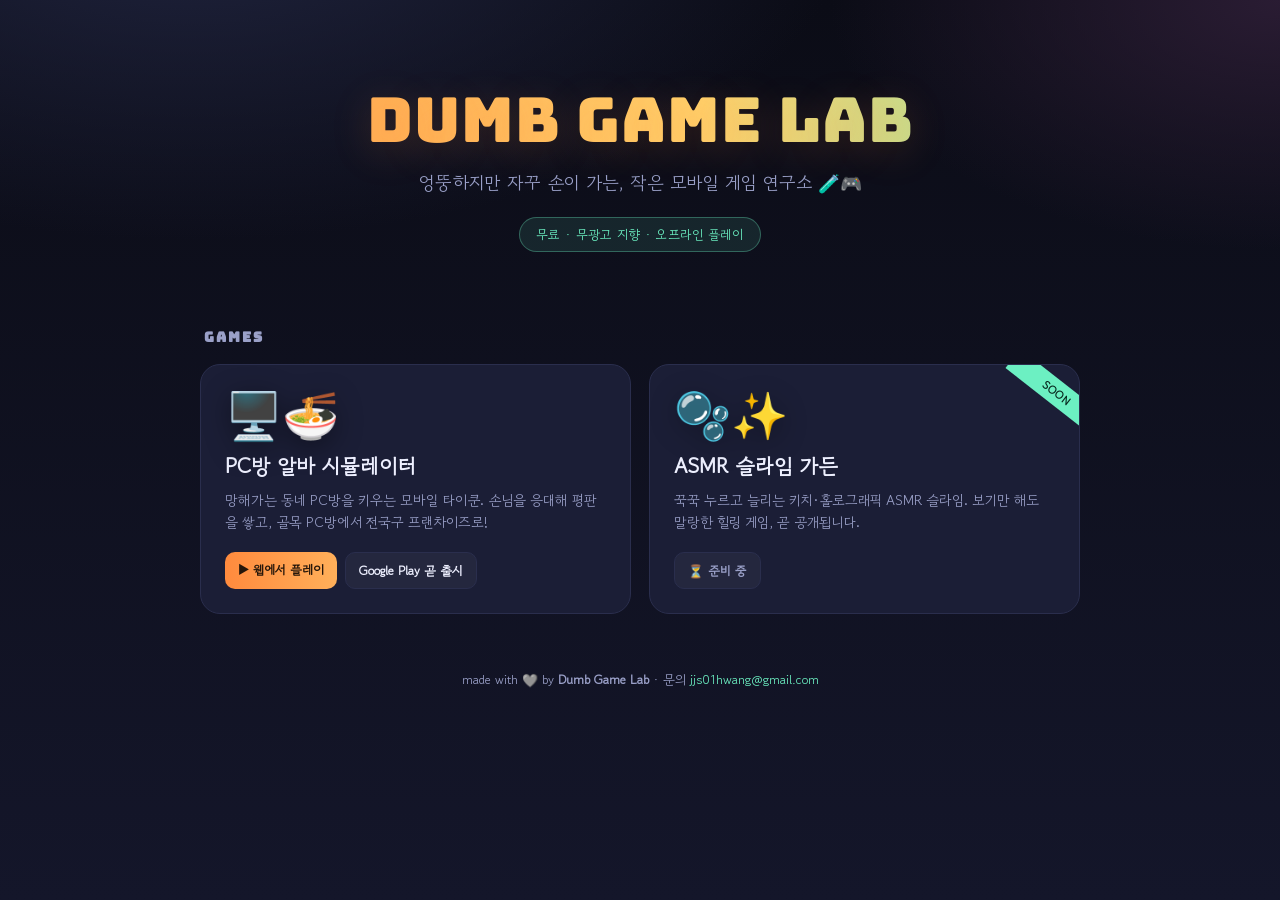
==== index.html @ b41f5025 "feat: Dumb Game Lab 허브 랜딩 (게임 카드 + 네이버/구글 SEO) - PC방 알바 시뮬레이터(웹 플레이) + ASMR 슬라임 가든(곧 공개) 카드 - naver-" ====
<!DOCTYPE html>
<html lang="ko">
<head>
<meta charset="UTF-8" />
<meta name="viewport" content="width=device-width, initial-scale=1.0, viewport-fit=cover" />
<title>Dumb Game Lab — 엉뚱한 게임 연구소</title>
<meta name="description" content="Dumb Game Lab은 작고 중독적인 모바일 게임을 만드는 1인 게임 연구소입니다. PC방 알바 시뮬레이터, ASMR 슬라임 가든 등 누구나 부담 없이 즐기는 캐주얼 게임을 무료로 제공합니다." />
<meta name="keywords" content="Dumb Game Lab, 모바일 게임, 무료 게임, 캐주얼 게임, 타이쿤, 시뮬레이터, PC방 알바, 슬라임, 인디 게임" />
<meta name="author" content="Dumb Game Lab" />
<meta name="robots" content="index, follow" />
<meta name="theme-color" content="#0e0f1a" />
<!-- site ownership verification -->
<meta name="naver-site-verification" content="06ad311e36d8dc23b4b67565dbb3da8ea2fd9e6a" />
<link rel="canonical" href="https://qqq1212341.github.io/" />
<meta property="og:type" content="website" />
<meta property="og:site_name" content="Dumb Game Lab" />
<meta property="og:locale" content="ko_KR" />
<meta property="og:url" content="https://qqq1212341.github.io/" />
<meta property="og:title" content="Dumb Game Lab — 엉뚱한 게임 연구소" />
<meta property="og:description" content="작고 중독적인 모바일 게임을 만드는 1인 게임 연구소. PC방 알바 시뮬레이터 외 캐주얼 게임 무료 플레이." />
<meta property="og:image" content="https://qqq1212341.github.io/pcbang-alba-sim/assets/og-image.jpg" />
<meta property="og:image:width" content="1200" />
<meta property="og:image:height" content="630" />
<meta name="twitter:card" content="summary_large_image" />
<meta name="twitter:title" content="Dumb Game Lab — 엉뚱한 게임 연구소" />
<meta name="twitter:description" content="작고 중독적인 모바일 게임을 만드는 1인 게임 연구소." />
<meta name="twitter:image" content="https://qqq1212341.github.io/pcbang-alba-sim/assets/og-image.jpg" />
<link rel="preconnect" href="https://fonts.googleapis.com" />
<link rel="preconnect" href="https://fonts.gstatic.com" crossorigin />
<link href="https://fonts.googleapis.com/css2?family=Bungee&family=Gowun+Dodum&display=swap" rel="stylesheet" />
<script type="application/ld+json">
{
  "@context": "https://schema.org",
  "@type": "Organization",
  "name": "Dumb Game Lab",
  "url": "https://qqq1212341.github.io/",
  "description": "작고 중독적인 모바일 게임을 만드는 1인 게임 연구소",
  "logo": "https://qqq1212341.github.io/pcbang-alba-sim/assets/app-icon.png"
}
</script>
<style>
  * { margin: 0; padding: 0; box-sizing: border-box; }
  :root {
    --bg0: #0b0c16; --bg1: #14162a; --card: #1b1e36; --line: #2a2e4d;
    --ink: #eef0ff; --muted: #9aa0c8; --accent: #ff8a3d; --accent2: #6cf0c2;
  }
  html { scroll-behavior: smooth; }
  body {
    font-family: 'Gowun Dodum', system-ui, -apple-system, sans-serif;
    color: var(--ink); min-height: 100vh;
    background:
      radial-gradient(1200px 600px at 15% -10%, #20243f 0%, transparent 55%),
      radial-gradient(900px 500px at 100% 0%, #2a1c33 0%, transparent 50%),
      linear-gradient(180deg, var(--bg0), var(--bg1));
    -webkit-font-smoothing: antialiased;
  }
  .wrap { max-width: 920px; margin: 0 auto; padding: 0 20px; }
  header { text-align: center; padding: 88px 20px 36px; }
  .logo {
    font-family: 'Bungee', cursive; font-size: clamp(34px, 8vw, 62px);
    line-height: 1.05; letter-spacing: 1px;
    background: linear-gradient(92deg, var(--accent), #ffd16b 55%, var(--accent2));
    -webkit-background-clip: text; background-clip: text; color: transparent;
    text-shadow: 0 8px 40px rgba(255,138,61,.18);
  }
  .tag { margin-top: 16px; color: var(--muted); font-size: clamp(14px, 3.4vw, 18px); }
  .pill {
    display: inline-block; margin-top: 22px; padding: 7px 16px; border-radius: 999px;
    background: rgba(108,240,194,.1); border: 1px solid rgba(108,240,194,.32);
    color: var(--accent2); font-size: 13px; letter-spacing: .3px;
  }
  h2.section { font-size: 14px; color: var(--muted); letter-spacing: 2px;
    text-transform: uppercase; margin: 40px 4px 18px; font-family: 'Bungee', cursive; }
  .grid { display: grid; grid-template-columns: 1fr 1fr; gap: 18px; }
  @media (max-width: 640px) { .grid { grid-template-columns: 1fr; } }
  .card {
    position: relative; background: var(--card); border: 1px solid var(--line);
    border-radius: 20px; padding: 24px; overflow: hidden;
    transition: transform .18s ease, border-color .18s ease, box-shadow .18s ease;
    text-decoration: none; color: inherit; display: flex; flex-direction: column;
  }
  .card:hover { transform: translateY(-4px); border-color: var(--accent);
    box-shadow: 0 18px 50px rgba(0,0,0,.45); }
  .card .emoji { font-size: 46px; line-height: 1; filter: drop-shadow(0 6px 14px rgba(0,0,0,.4)); }
  .card h3 { font-size: 21px; margin: 16px 0 8px; }
  .card p { color: var(--muted); font-size: 14px; line-height: 1.6; flex: 1; }
  .badges { display: flex; gap: 8px; flex-wrap: wrap; margin-top: 18px; }
  .b {
    font-size: 12.5px; padding: 8px 13px; border-radius: 10px; font-weight: 600;
    border: 1px solid var(--line); color: var(--ink); background: rgba(255,255,255,.04);
  }
  .b.play { background: linear-gradient(92deg, var(--accent), #ffb05a); color: #25160a; border: none; }
  .b.soon { color: var(--muted); }
  .ribbon {
    position: absolute; top: 16px; right: -34px; transform: rotate(38deg);
    background: var(--accent2); color: #06251c; font-size: 11px; font-weight: 700;
    padding: 4px 40px; letter-spacing: .5px;
  }
  footer { text-align: center; color: var(--muted); font-size: 13px; padding: 56px 20px 48px; }
  footer a { color: var(--accent2); text-decoration: none; }
</style>
</head>
<body>
  <header>
    <div class="logo">DUMB GAME LAB</div>
    <p class="tag">엉뚱하지만 자꾸 손이 가는, 작은 모바일 게임 연구소 🧪🎮</p>
    <span class="pill">무료 · 무광고 지향 · 오프라인 플레이</span>
  </header>

  <main class="wrap">
    <h2 class="section">Games</h2>
    <div class="grid">

      <a class="card" href="/pcbang-alba-sim/">
        <div class="emoji">🖥️🍜</div>
        <h3>PC방 알바 시뮬레이터</h3>
        <p>망해가는 동네 PC방을 키우는 모바일 타이쿤. 손님을 응대해 평판을 쌓고, 골목 PC방에서 전국구 프랜차이즈로!</p>
        <div class="badges">
          <span class="b play">▶ 웹에서 플레이</span>
          <span class="b">Google Play 곧 출시</span>
        </div>
      </a>

      <div class="card" aria-disabled="true" style="cursor:default">
        <div class="ribbon">SOON</div>
        <div class="emoji">🫧✨</div>
        <h3>ASMR 슬라임 가든</h3>
        <p>꾹꾹 누르고 늘리는 키치·홀로그래픽 ASMR 슬라임. 보기만 해도 말랑한 힐링 게임, 곧 공개됩니다.</p>
        <div class="badges">
          <span class="b soon">⏳ 준비 중</span>
        </div>
      </div>

    </div>
  </main>

  <footer>
    made with 🩶 by <strong>Dumb Game Lab</strong> · 문의 <a href="mailto:jjs01hwang@gmail.com">jjs01hwang@gmail.com</a>
  </footer>
</body>
</html>
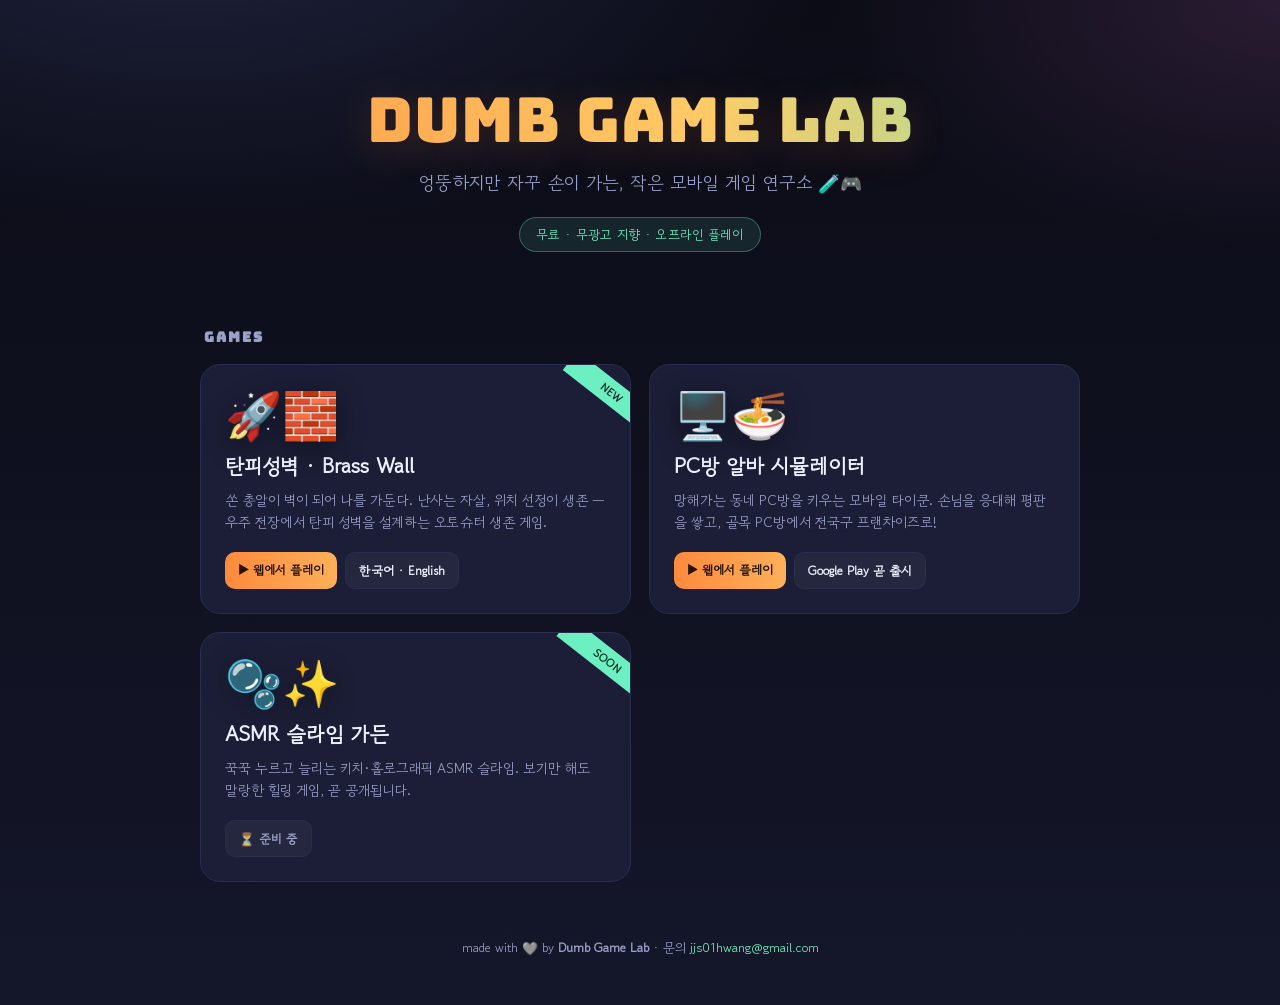
==== commit 288daeb9: "feat: 탄피성벽(Brass Wall) 웹 배포 + 허브 카드 - brasswall/ 웹 게임(GitHub Pages 서브패스) — DGL 모노레포 prototype/ 미러(i1" ====
--- a/index.html
+++ b/index.html
@@ -4,8 +4,8 @@
 <meta charset="UTF-8" />
 <meta name="viewport" content="width=device-width, initial-scale=1.0, viewport-fit=cover" />
 <title>Dumb Game Lab — 엉뚱한 게임 연구소</title>
-<meta name="description" content="Dumb Game Lab은 작고 중독적인 모바일 게임을 만드는 1인 게임 연구소입니다. PC방 알바 시뮬레이터, ASMR 슬라임 가든 등 누구나 부담 없이 즐기는 캐주얼 게임을 무료로 제공합니다." />
-<meta name="keywords" content="Dumb Game Lab, 모바일 게임, 무료 게임, 캐주얼 게임, 타이쿤, 시뮬레이터, PC방 알바, 슬라임, 인디 게임" />
+<meta name="description" content="Dumb Game Lab은 작고 중독적인 모바일 게임을 만드는 1인 게임 연구소입니다. 탄피성벽(Brass Wall) 오토슈터 생존, PC방 알바 시뮬레이터 등 누구나 부담 없이 즐기는 캐주얼 게임을 무료로 제공합니다." />
+<meta name="keywords" content="Dumb Game Lab, 모바일 게임, 무료 게임, 캐주얼 게임, 탄피성벽, Brass Wall, 오토슈터, 생존 게임, 타이쿤, 시뮬레이터, PC방 알바, 인디 게임" />
 <meta name="author" content="Dumb Game Lab" />
 <meta name="robots" content="index, follow" />
 <meta name="theme-color" content="#0e0f1a" />
@@ -111,6 +111,17 @@
     <h2 class="section">Games</h2>
     <div class="grid">
 
+      <a class="card" href="/brasswall/">
+        <div class="ribbon">NEW</div>
+        <div class="emoji">🚀🧱</div>
+        <h3>탄피성벽 · Brass Wall</h3>
+        <p>쏜 총알이 벽이 되어 나를 가둔다. 난사는 자살, 위치 선정이 생존 — 우주 전장에서 탄피 성벽을 설계하는 오토슈터 생존 게임.</p>
+        <div class="badges">
+          <span class="b play">▶ 웹에서 플레이</span>
+          <span class="b">한국어 · English</span>
+        </div>
+      </a>
+
       <a class="card" href="/pcbang-alba-sim/">
         <div class="emoji">🖥️🍜</div>
         <h3>PC방 알바 시뮬레이터</h3>
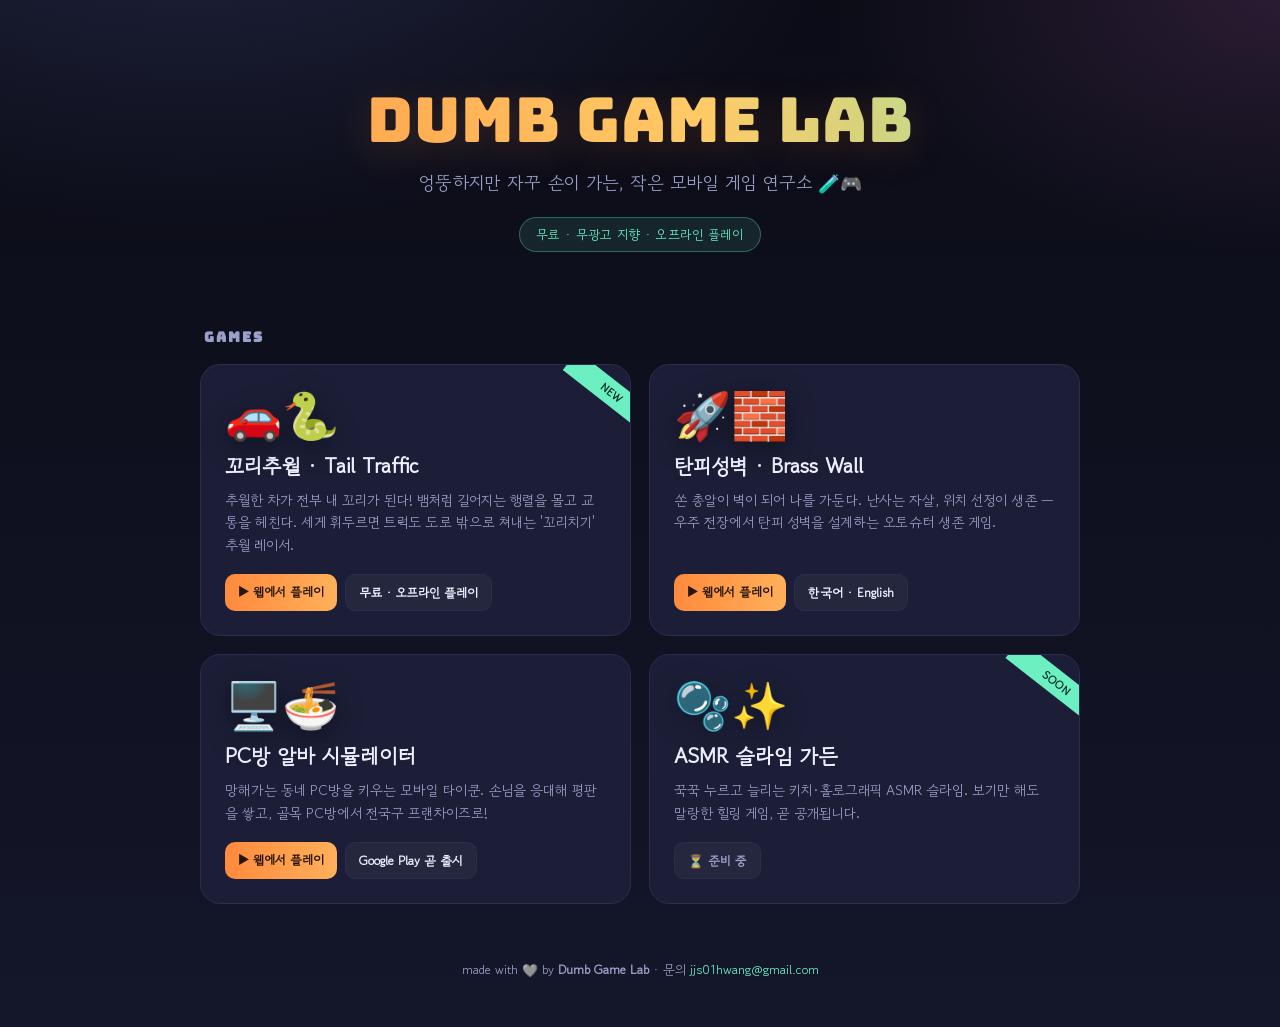
==== commit ab96cdb1: "feat: 꼬리추월(Tail Traffic) 웹 배포 — 허브 카드 + /tailtraffic/ 미러 + 사이트맵" ====
--- a/index.html
+++ b/index.html
@@ -111,8 +111,18 @@
     <h2 class="section">Games</h2>
     <div class="grid">
 
+      <a class="card" href="/tailtraffic/">
+        <div class="ribbon">NEW</div>
+        <div class="emoji">🚗🐍</div>
+        <h3>꼬리추월 · Tail Traffic</h3>
+        <p>추월한 차가 전부 내 꼬리가 된다! 뱀처럼 길어지는 행렬을 몰고 교통을 헤친다. 세게 휘두르면 트럭도 도로 밖으로 쳐내는 '꼬리치기' 추월 레이서.</p>
+        <div class="badges">
+          <span class="b play">▶ 웹에서 플레이</span>
+          <span class="b">무료 · 오프라인 플레이</span>
+        </div>
+      </a>
+
       <a class="card" href="/brasswall/">
-        <div class="ribbon">NEW</div>
         <div class="emoji">🚀🧱</div>
         <h3>탄피성벽 · Brass Wall</h3>
         <p>쏜 총알이 벽이 되어 나를 가둔다. 난사는 자살, 위치 선정이 생존 — 우주 전장에서 탄피 성벽을 설계하는 오토슈터 생존 게임.</p>
